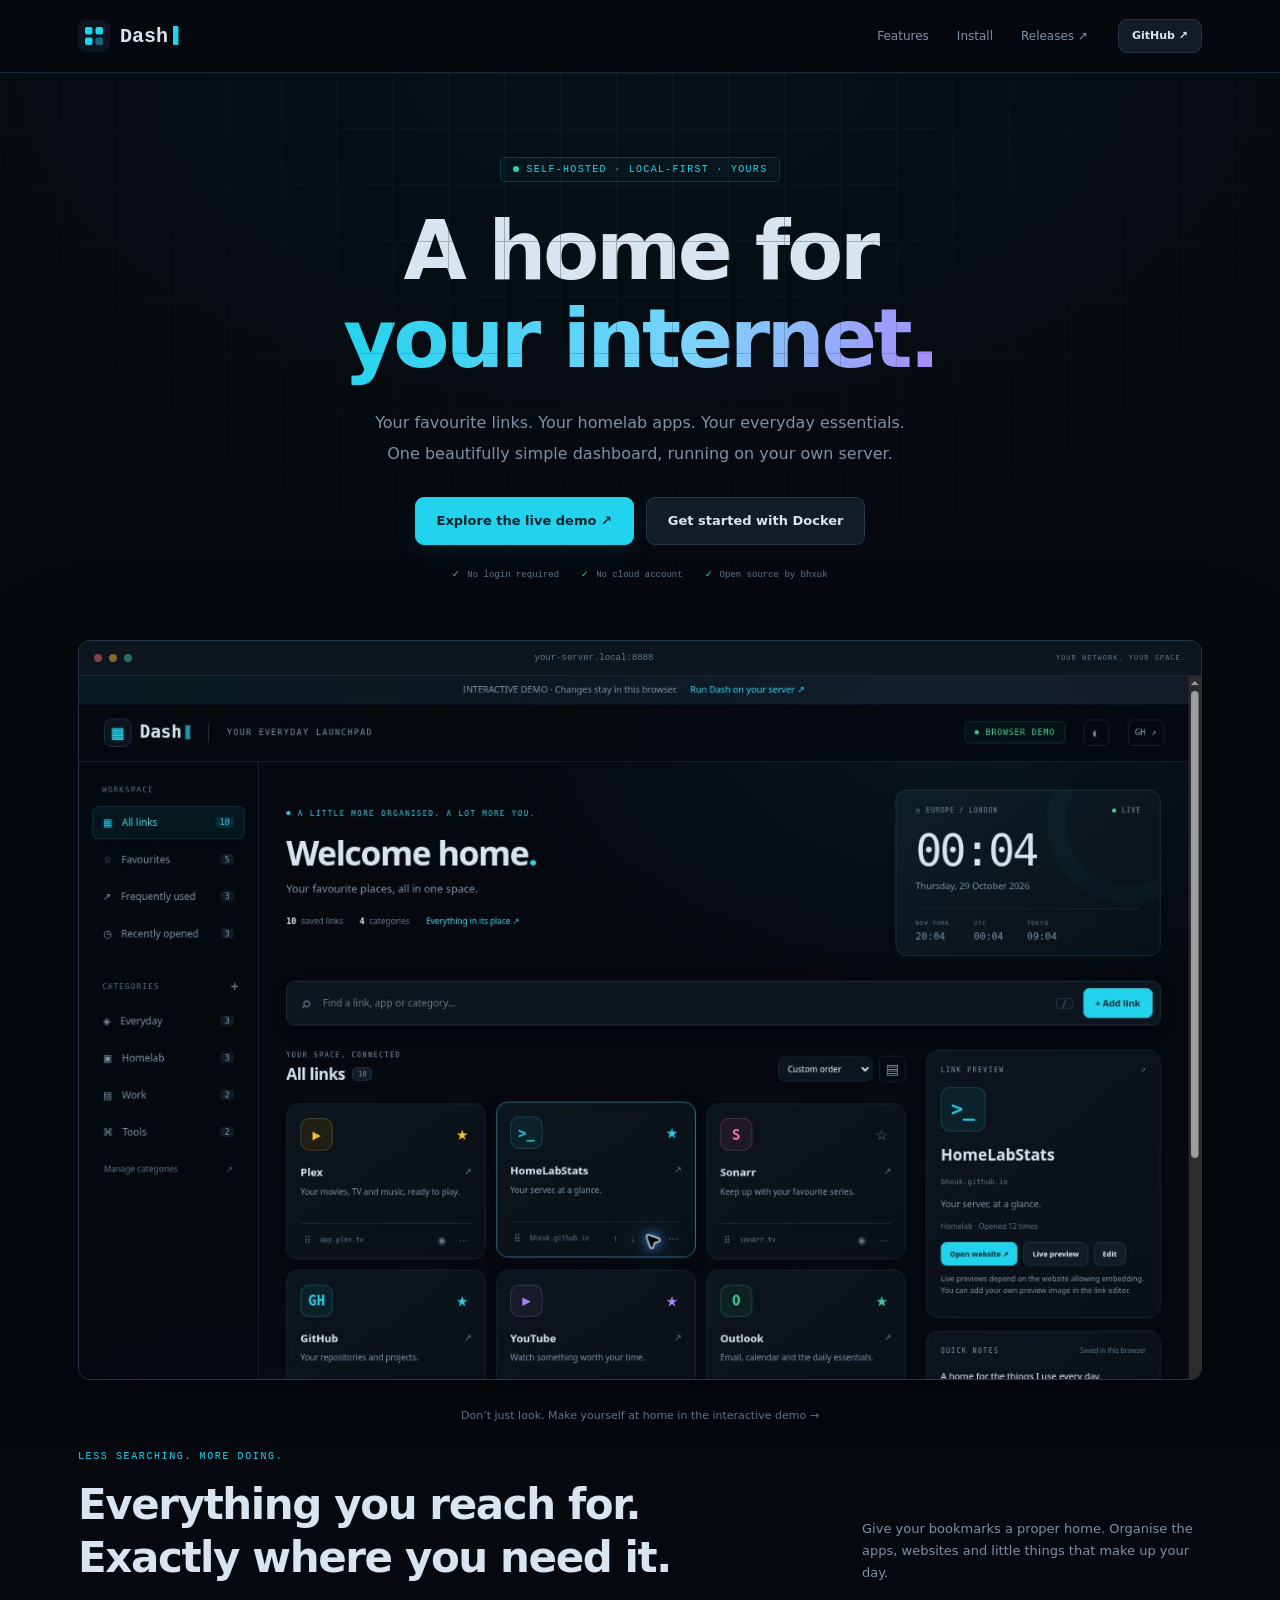
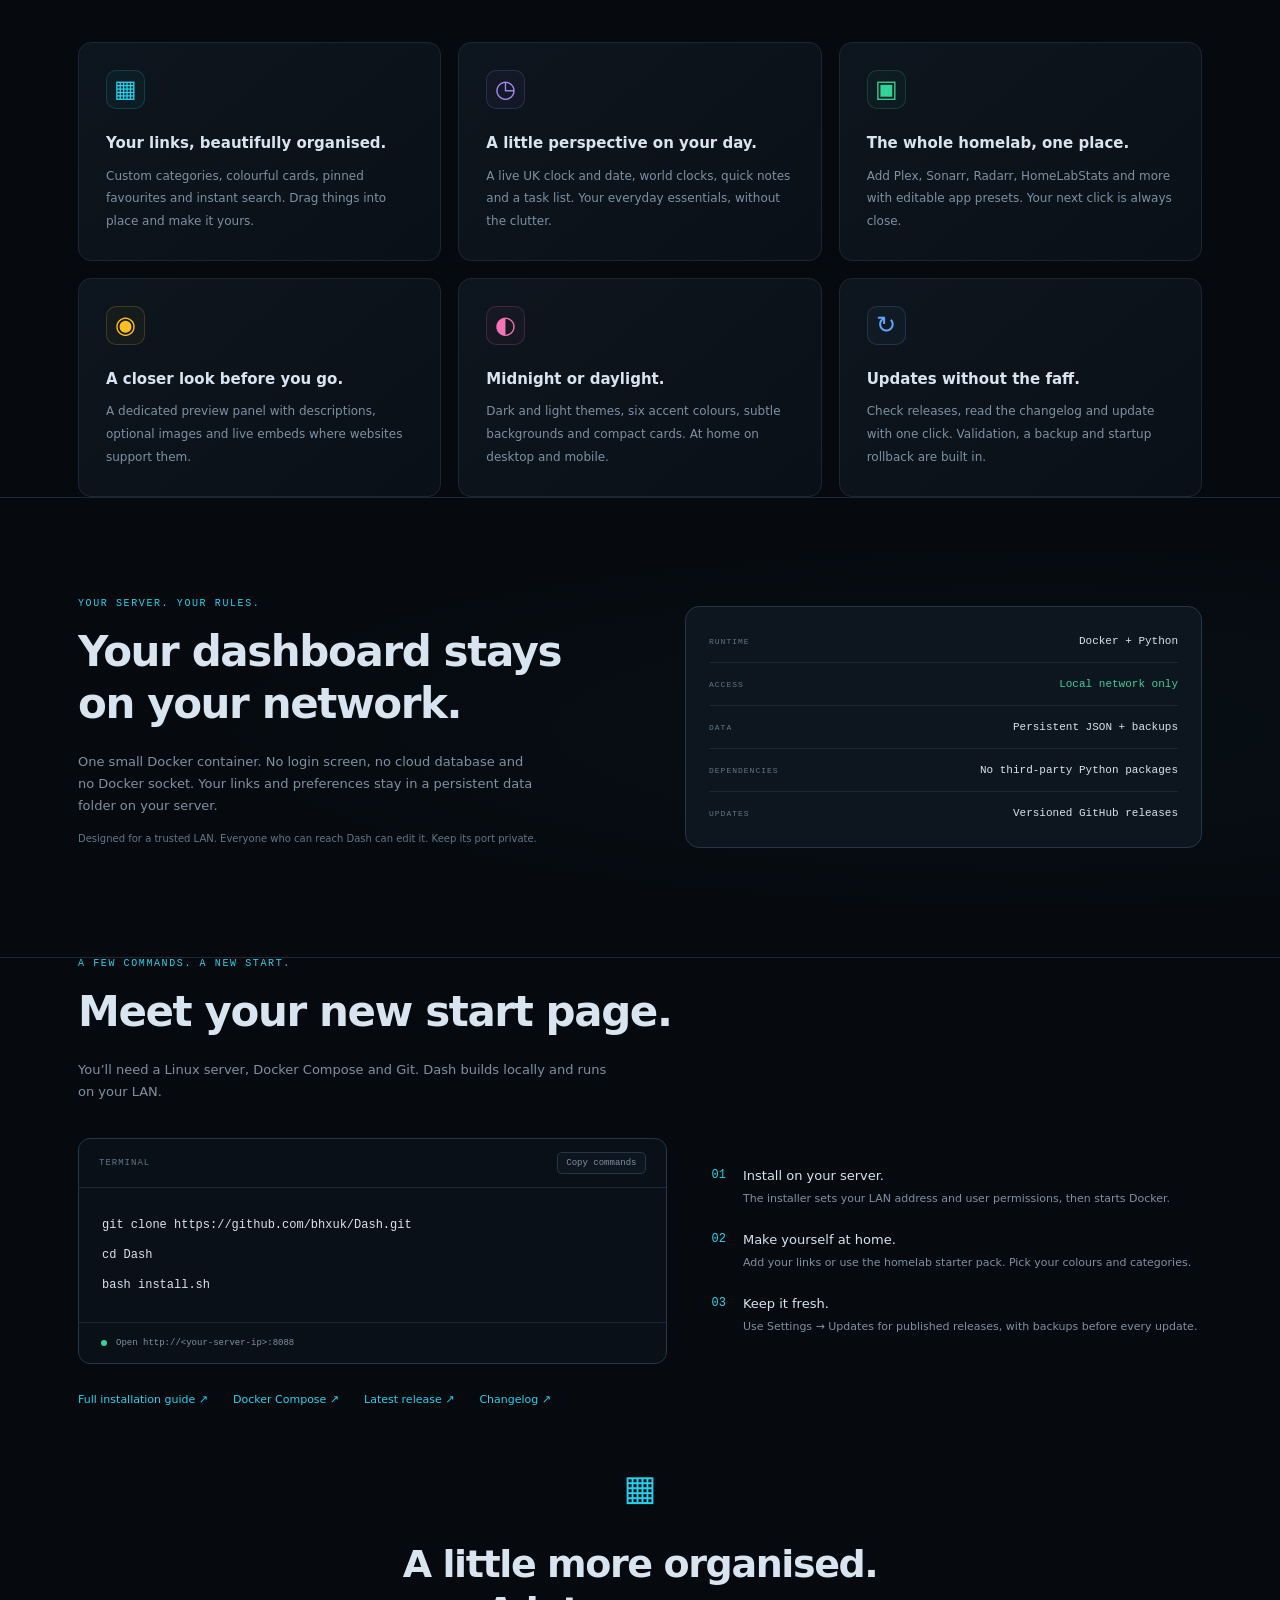
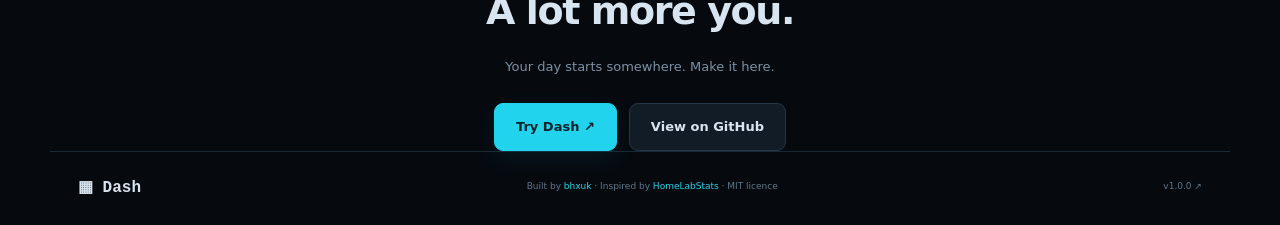
==== docs/index.html @ 70011d91 "Build Dash v1.0.0 with Docker dashboard, release updates and website" ====
<!doctype html><html lang="en"><head><meta charset="utf-8"><meta name="viewport" content="width=device-width,initial-scale=1"><meta name="theme-color" content="#060a0f"><meta name="description" content="Dash by bhxuk: a modern personal dashboard for your local network. Your links, apps, clocks and everyday essentials, running in Docker."><meta property="og:title" content="Dash · Your everyday launchpad"><meta property="og:description" content="Your favourite links, homelab apps and everyday essentials in one modern Docker dashboard."><meta property="og:image" content="https://bhxuk.github.io/Dash/img/dashboard.jpg"><title>Dash · Your everyday launchpad</title><link rel="icon" href="icon.svg"><link rel="stylesheet" href="landing.css"><script defer src="landing.js"></script></head><body>
<nav><div class="wrap nav"><a class="logo" href="#"><img src="icon.svg" width="32" height="32" alt="">Dash<span>▌</span></a><div class="navlinks"><a href="#features">Features</a><a href="#install">Install</a><a href="https://github.com/bhxuk/Dash/releases">Releases ↗</a></div><a class="button small" href="https://github.com/bhxuk/Dash">GitHub ↗</a></div></nav>
<header class="hero"><div class="grid-bg"></div><div class="wrap"><div class="eyebrow"><i></i> SELF-HOSTED · LOCAL-FIRST · YOURS</div><h1>A home for<br><span>your internet.</span></h1><p class="lede">Your favourite links. Your homelab apps. Your everyday essentials.<br>One beautifully simple dashboard, running on your own server.</p><div class="cta"><a class="button primary" href="demo/">Explore the live demo ↗</a><a class="button" href="#install">Get started with Docker</a></div><div class="meta"><span>No login required</span><span>No cloud account</span><span>Open source by bhxuk</span></div><div class="window"><div class="windowbar"><i></i><i></i><i></i><span>your-server.local:8088</span><b>YOUR NETWORK. YOUR SPACE.</b></div><a href="demo/" aria-label="Explore the interactive Dash demo"><img src="img/dashboard.jpg" alt="Dash dashboard with sidebar categories, a UK clock, app shortcuts and a link preview panel" width="1348" height="925"></a></div><a class="under-demo" href="demo/">Don’t just look. Make yourself at home in the interactive demo →</a></div></header>
<main><section class="wrap" id="features"><div class="kicker">LESS SEARCHING. MORE DOING.</div><div class="section-intro"><h2>Everything you reach for.<br>Exactly where you need it.</h2><p>Give your bookmarks a proper home. Organise the apps, websites and little things that make up your day.</p></div><div class="features"><article><span class="feature-icon">▦</span><h3>Your links, beautifully organised.</h3><p>Custom categories, colourful cards, pinned favourites and instant search. Drag things into place and make it yours.</p></article><article><span class="feature-icon violet">◷</span><h3>A little perspective on your day.</h3><p>A live UK clock and date, world clocks, quick notes and a task list. Your everyday essentials, without the clutter.</p></article><article><span class="feature-icon mint">▣</span><h3>The whole homelab, one place.</h3><p>Add Plex, Sonarr, Radarr, HomeLabStats and more with editable app presets. Your next click is always close.</p></article><article><span class="feature-icon amber">◉</span><h3>A closer look before you go.</h3><p>A dedicated preview panel with descriptions, optional images and live embeds where websites support them.</p></article><article><span class="feature-icon pink">◐</span><h3>Midnight or daylight.</h3><p>Dark and light themes, six accent colours, subtle backgrounds and compact cards. At home on desktop and mobile.</p></article><article><span class="feature-icon blue">↻</span><h3>Updates without the faff.</h3><p>Check releases, read the changelog and update with one click. Validation, a backup and startup rollback are built in.</p></article></div></section>
<section class="local-section"><div class="wrap local-grid"><div><div class="kicker">YOUR SERVER. YOUR RULES.</div><h2>Your dashboard stays<br>on your network.</h2><p>One small Docker container. No login screen, no cloud database and no Docker socket. Your links and preferences stay in a persistent data folder on your server.</p><p class="smallprint">Designed for a trusted LAN. Everyone who can reach Dash can edit it. Keep its port private.</p></div><div class="local-card"><div><span>RUNTIME</span><b>Docker + Python</b></div><div><span>ACCESS</span><b class="mint-text">Local network only</b></div><div><span>DATA</span><b>Persistent JSON + backups</b></div><div><span>DEPENDENCIES</span><b>No third-party Python packages</b></div><div><span>UPDATES</span><b>Versioned GitHub releases</b></div></div></div></section>
<section class="wrap" id="install"><div class="kicker">A FEW COMMANDS. A NEW START.</div><h2>Meet your new start page.</h2><p class="section-sub">You’ll need a Linux server, Docker Compose and Git. Dash builds locally and runs on your LAN.</p><div class="install-grid"><div class="terminal"><div class="terminal-head"><span>TERMINAL</span><button id="copyInstall">Copy commands</button></div><pre id="installCommands">git clone https://github.com/bhxuk/Dash.git
cd Dash
bash install.sh</pre><div class="terminal-foot"><i></i> Open http://&lt;your-server-ip&gt;:8088</div></div><div class="install-notes"><div><span>01</span><p><b>Install on your server.</b>The installer sets your LAN address and user permissions, then starts Docker.</p></div><div><span>02</span><p><b>Make yourself at home.</b>Add your links or use the homelab starter pack. Pick your colours and categories.</p></div><div><span>03</span><p><b>Keep it fresh.</b>Use Settings → Updates for published releases, with backups before every update.</p></div></div></div><div class="install-links"><a href="https://github.com/bhxuk/Dash#install">Full installation guide ↗</a><a href="https://github.com/bhxuk/Dash/blob/main/docker-compose.yml">Docker Compose ↗</a><a href="https://github.com/bhxuk/Dash/releases/latest">Latest release ↗</a><a href="CHANGELOG.md">Changelog ↗</a></div></section>
<section class="wrap closing"><span class="logo-mark">▦</span><h2>A little more organised.<br>A lot more you.</h2><p>Your day starts somewhere. Make it here.</p><div class="cta"><a class="button primary" href="demo/">Try Dash ↗</a><a class="button" href="https://github.com/bhxuk/Dash">View on GitHub</a></div></section></main><footer class="wrap"><a class="logo" href="#">▦ Dash</a><span>Built by <a href="https://github.com/bhxuk">bhxuk</a> · Inspired by <a href="https://github.com/bhxuk/HomeLabStats">HomeLabStats</a> · MIT licence</span><a href="https://github.com/bhxuk/Dash/releases">v1.0.0 ↗</a></footer></body></html>
---- docs/landing.css ----
:root{color-scheme:dark;--bg:#060a0f;--panel:#0d151e;--line:#1a2836;--line2:#243647;--text:#d8e4ef;--muted:#7d91a5;--dim:#60778a;--cyan:#22d3ee;--mono:ui-monospace,"Cascadia Code",Consolas,monospace}*{box-sizing:border-box}html{scroll-behavior:smooth;scroll-padding-top:100px}body{margin:0;background:var(--bg);color:var(--text);font:15px/1.7 system-ui,-apple-system,"Segoe UI",sans-serif}a{color:var(--cyan);text-decoration:none}a:focus-visible,button:focus-visible{outline:2px solid var(--cyan);outline-offset:4px}.wrap{max-width:1180px;margin:auto;padding:0 28px}nav{position:sticky;top:0;z-index:5;border-bottom:1px solid var(--line);background:#060a0fe8;backdrop-filter:blur(16px)}.nav{display:flex;align-items:center;height:72px;gap:30px}.logo{display:flex;gap:10px;align-items:center;color:var(--text);font:700 20px var(--mono)}.logo>span{color:var(--cyan);font-size:18px;margin-left:-5px}.navlinks{display:flex;gap:28px;margin-left:auto;font-size:12px}.navlinks a{color:var(--muted)}.button{display:inline-flex;justify-content:center;align-items:center;border:1px solid var(--line2);border-radius:9px;padding:12px 21px;font-weight:600;color:var(--text);font-size:13px;background:#111c27;transition:.2s}.button:hover{border-color:var(--cyan);transform:translateY(-2px)}.button.primary{background:var(--cyan);border-color:var(--cyan);color:#04252c;box-shadow:0 8px 25px #22d3ee12}.button.small{font-size:11px;padding:7px 13px}.hero{position:relative;text-align:center;padding-top:82px;overflow:hidden;background:radial-gradient(ellipse 60% 30% at 50% 0,#22d3ee0a,transparent)}.grid-bg{position:absolute;inset:0;background-image:linear-gradient(var(--line) 1px,transparent 1px),linear-gradient(90deg,var(--line) 1px,transparent 1px);background-size:56px 56px;mask-image:radial-gradient(ellipse 70% 50% at 50% 0,#000 10%,transparent 85%);opacity:.4;pointer-events:none}.eyebrow{position:relative;display:inline-flex;gap:8px;align-items:center;border:1px solid #22d3ee30;color:var(--cyan);background:#22d3ee08;padding:6px 12px;border-radius:5px;font:10px var(--mono);letter-spacing:1.3px}.eyebrow i,.terminal-foot i{background:#34d399;width:6px;height:6px;border-radius:50%}h1{font-size:clamp(48px,6.4vw,82px);line-height:1.08;letter-spacing:-3.5px;font-weight:700;margin:25px 0}h1 span{background:linear-gradient(100deg,#22d3ee,#7dd3fc 60%,#a78bfa);background-clip:text;-webkit-background-clip:text;color:transparent}.lede{position:relative;color:var(--muted);font-size:16px;margin:0 auto 28px;max-width:650px;line-height:1.9}.cta{display:flex;justify-content:center;gap:12px;position:relative;flex-wrap:wrap}.meta{display:flex;justify-content:center;gap:22px;font:9px var(--mono);color:var(--dim);margin-top:24px}.meta span:before{content:'✓';color:#34d399;margin-right:7px}.window{position:relative;margin:60px auto 22px;border:1px solid var(--line2);border-radius:12px;overflow:hidden;box-shadow:0 25px 90px #0008;background:var(--panel);max-height:740px}.windowbar{display:flex;align-items:center;gap:7px;padding:12px 15px;border-bottom:1px solid var(--line);background:var(--panel)}.windowbar i{width:8px;height:8px;background:#f8717180;border-radius:50%}.windowbar i:nth-child(2){background:#fbbf2480}.windowbar i:nth-child(3){background:#34d39980}.windowbar span{font:9px var(--mono);margin:auto;color:var(--dim)}.windowbar b{font:7px var(--mono);letter-spacing:1px;color:var(--dim)}.window img{width:100%;height:auto;display:block}.under-demo{display:inline-block;color:var(--muted);font-size:11px;margin-bottom:25px}.under-demo:hover{color:var(--cyan)}section{padding-top:100px;padding-bottom:100px}.kicker{color:var(--cyan);font:10px var(--mono);letter-spacing:1.6px;margin-bottom:17px}h2{font-size:clamp(28px,3.5vw,42px);font-weight:650;letter-spacing:-1.4px;line-height:1.25;margin:0 0 20px}.section-intro{display:flex;justify-content:space-between;align-items:flex-end;gap:50px;margin-bottom:38px}.section-intro p{max-width:340px;font-size:13px;color:var(--muted);margin:0 0 20px}.features{display:grid;grid-template-columns:repeat(3,1fr);gap:17px}.features article{padding:27px;border:1px solid var(--line);border-radius:13px;background:linear-gradient(140deg,var(--panel),#0a1017)}.feature-icon{display:flex;align-items:center;justify-content:center;width:39px;height:39px;border:1px solid #22d3ee30;background:#22d3ee0a;border-radius:10px;font:24px var(--mono);color:var(--cyan);margin-bottom:23px}.feature-icon.violet{color:#a78bfa;background:#a78bfa0a;border-color:#a78bfa30}.feature-icon.mint{color:#34d399;background:#34d3990a;border-color:#34d39930}.feature-icon.amber{color:#fbbf24;background:#fbbf240a;border-color:#fbbf2430}.feature-icon.pink{color:#f472b6;background:#f472b60a;border-color:#f472b630}.feature-icon.blue{color:#60a5fa;background:#60a5fa0a;border-color:#60a5fa30}.features h3{font-size:15px;font-weight:600;line-height:1.5;margin:0 0 10px}.features p{font-size:12px;color:var(--muted);margin:0;line-height:1.9}.local-section{border-top:1px solid var(--line);border-bottom:1px solid var(--line);background:radial-gradient(ellipse at 80% 50%,#22d3ee06,transparent 60%)}.local-grid{display:grid;grid-template-columns:1fr 1fr;gap:90px;align-items:center}.local-grid p{font-size:13px;color:var(--muted);max-width:460px}.local-grid .smallprint{font-size:10px;color:var(--dim)}.local-card{background:var(--panel);border:1px solid var(--line2);border-radius:14px;padding:13px 23px}.local-card>div{padding:15px 0;border-bottom:1px solid var(--line);display:flex;justify-content:space-between;gap:20px;align-items:center}.local-card>div:last-child{border:0}.local-card span{font:8px var(--mono);color:var(--dim);letter-spacing:1px}.local-card b{font:11px var(--mono);font-weight:400}.mint-text{color:#34d399}.section-sub{color:var(--muted);font-size:13px;max-width:540px;margin:0 0 35px}.install-grid{display:grid;grid-template-columns:1.2fr 1fr;gap:45px;align-items:center}.terminal{background:#0a1017;border:1px solid var(--line2);border-radius:12px;overflow:hidden}.terminal-head{border-bottom:1px solid var(--line);padding:13px 20px;display:flex;justify-content:space-between;align-items:center;font:9px var(--mono);color:var(--dim);letter-spacing:1px}.terminal-head button{color:var(--muted);background:var(--panel);border:1px solid var(--line2);padding:5px 8px;border-radius:5px;font:9px var(--mono);cursor:pointer}.terminal pre{font:12px/2.5 var(--mono);color:var(--text);padding:10px 23px;overflow:auto}.terminal-foot{display:flex;align-items:center;gap:9px;border-top:1px solid var(--line);padding:15px 22px;font:9px var(--mono);color:var(--muted)}.install-notes>div{display:flex;gap:17px;margin:20px 0}.install-notes>div>span{font:12px var(--mono);color:var(--cyan);margin-top:3px}.install-notes p{color:var(--muted);font-size:11px;margin:0}.install-notes b{display:block;font-size:13px;color:var(--text);font-weight:500;margin-bottom:3px}.install-links{display:flex;flex-wrap:wrap;gap:25px;font-size:11px;margin-top:27px}.closing{padding-top:50px;text-align:center}.closing h2{font-size:38px;margin-top:22px}.closing p{color:var(--muted);font-size:13px;margin-bottom:25px}.logo-mark{font-size:35px;color:var(--cyan)}footer.wrap{border-top:1px solid var(--line);display:flex;align-items:center;justify-content:space-between;gap:20px;padding-top:25px;padding-bottom:30px}footer .logo{font-size:16px}footer span,footer>a:last-child{font-size:9px;color:var(--dim)}@media(max-width:800px){.hero{padding-top:55px}h1{letter-spacing:-2px}.windowbar b{display:none}.features{grid-template-columns:repeat(2,1fr)}.local-grid{gap:30px}.section-intro{display:block}.section-intro p{max-width:500px}.install-grid{gap:25px}.terminal pre{font-size:10px}.local-card{padding:10px 16px}.local-card b{font-size:9px}.local-card span{font-size:7px}section{padding-top:65px;padding-bottom:65px}.meta{font-size:8px;gap:14px}.lede{font-size:14px}.navlinks{gap:14px}}@media(max-width:550px){.wrap{padding-left:20px;padding-right:20px}.nav{gap:15px;height:65px}.navlinks{display:none}.nav>.button{margin-left:auto}.hero{padding-top:45px}.eyebrow{font-size:8px}.lede br{display:none}.lede{font-size:13px}.button{font-size:11px;padding:11px 14px}.meta{gap:10px;flex-wrap:wrap;font-size:7px}.window{margin-top:35px;max-height:450px}.window img{min-width:650px;width:650px;transform:translateX(-125px)}.windowbar span{font-size:8px}.under-demo{font-size:9px}.features,.local-grid,.install-grid{grid-template-columns:1fr}.features{gap:12px}.features article{padding:23px}.feature-icon{margin-bottom:15px}.local-grid{gap:24px}.local-card b{font-size:11px}.local-card span{font-size:8px}.terminal pre{font-size:10px;padding-left:15px}.install-grid{gap:10px}.install-links{gap:15px;font-size:10px}.closing h2{font-size:30px}footer.wrap{flex-wrap:wrap;gap:15px}footer span{order:3;width:100%;font-size:8px}}@media(prefers-reduced-motion:reduce){*{scroll-behavior:auto!important;transition:none!important}}
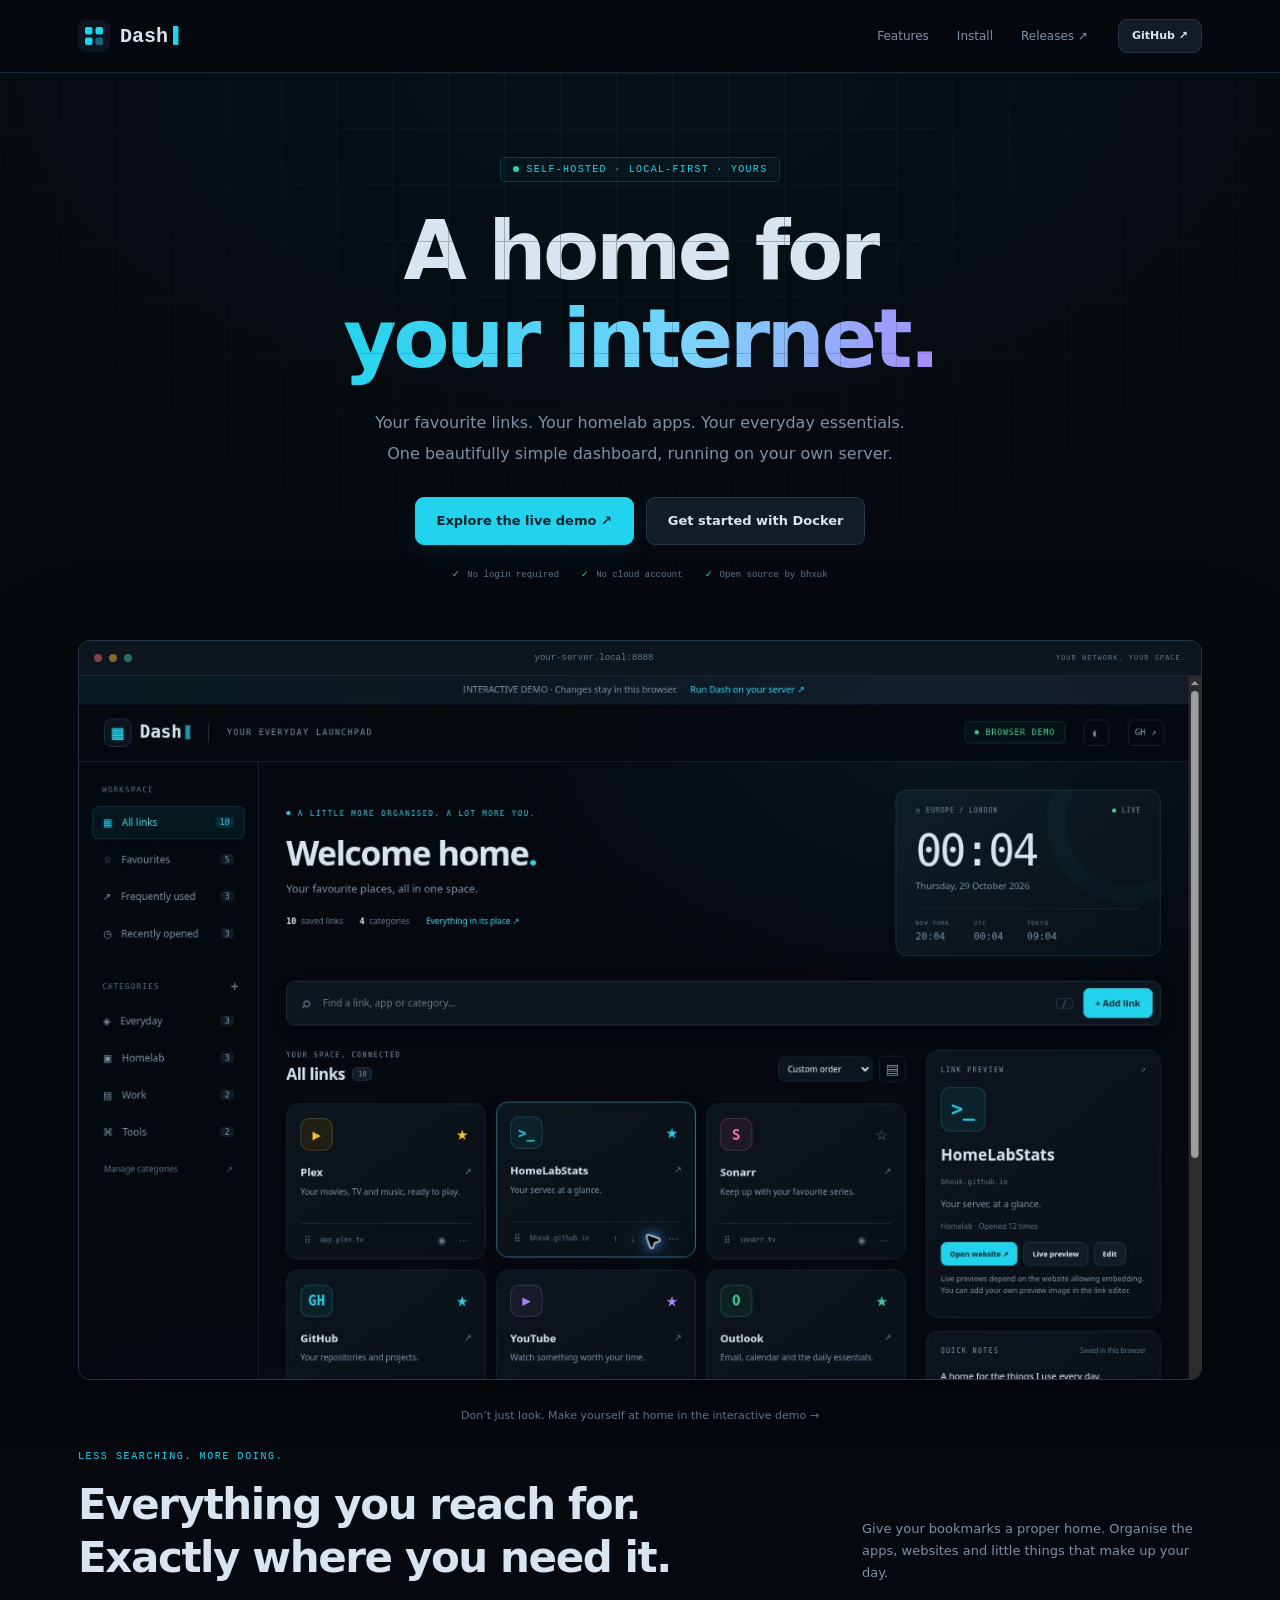
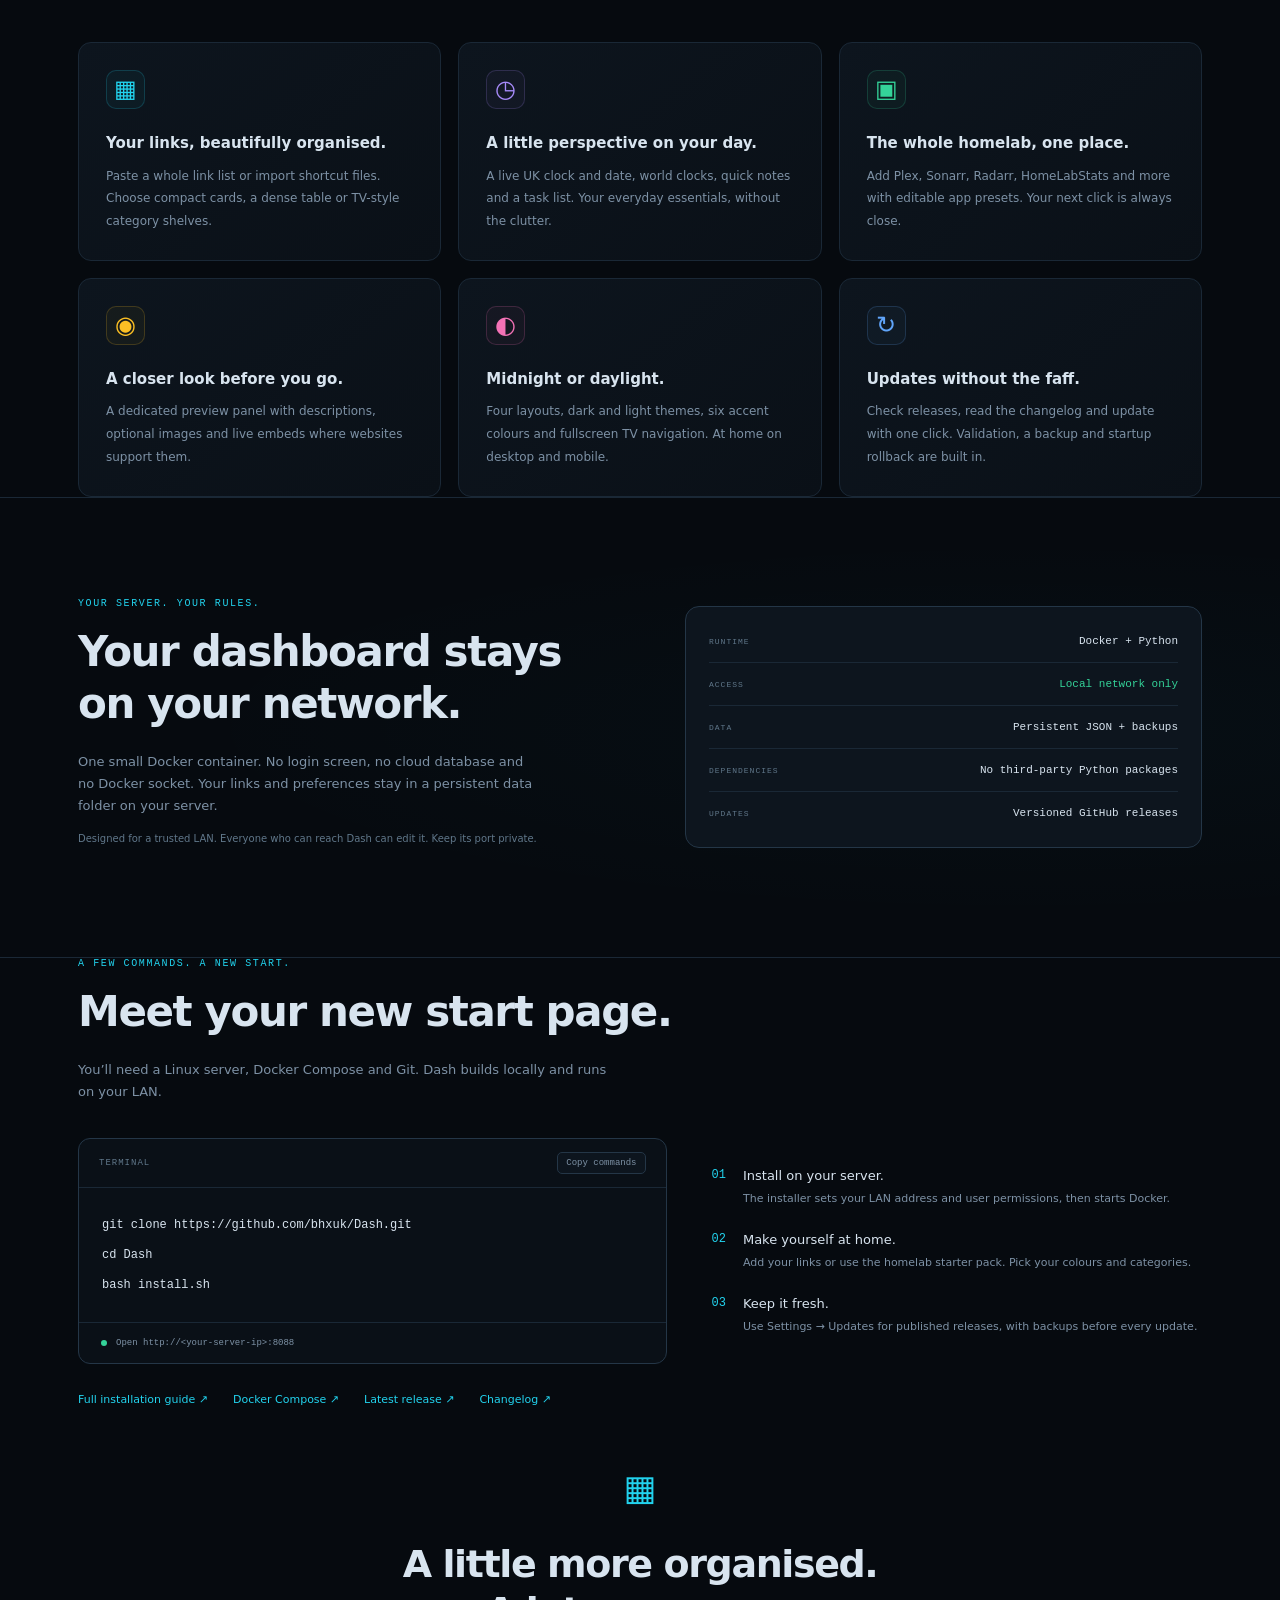
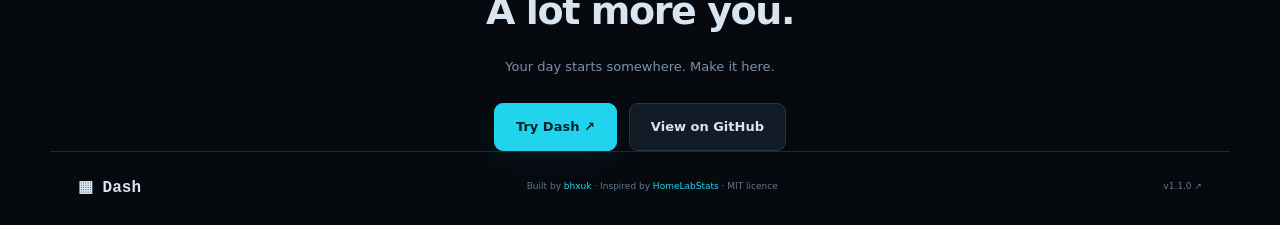
==== commit 016ee371: "Release Dash v1.1.0: bulk link imports, compact table and TV layouts" ====
--- a/docs/index.html
+++ b/docs/index.html
@@ -1,9 +1,9 @@
 <!doctype html><html lang="en"><head><meta charset="utf-8"><meta name="viewport" content="width=device-width,initial-scale=1"><meta name="theme-color" content="#060a0f"><meta name="description" content="Dash by bhxuk: a modern personal dashboard for your local network. Your links, apps, clocks and everyday essentials, running in Docker."><meta property="og:title" content="Dash · Your everyday launchpad"><meta property="og:description" content="Your favourite links, homelab apps and everyday essentials in one modern Docker dashboard."><meta property="og:image" content="https://bhxuk.github.io/Dash/img/dashboard.jpg"><title>Dash · Your everyday launchpad</title><link rel="icon" href="icon.svg"><link rel="stylesheet" href="landing.css"><script defer src="landing.js"></script></head><body>
 <nav><div class="wrap nav"><a class="logo" href="#"><img src="icon.svg" width="32" height="32" alt="">Dash<span>▌</span></a><div class="navlinks"><a href="#features">Features</a><a href="#install">Install</a><a href="https://github.com/bhxuk/Dash/releases">Releases ↗</a></div><a class="button small" href="https://github.com/bhxuk/Dash">GitHub ↗</a></div></nav>
 <header class="hero"><div class="grid-bg"></div><div class="wrap"><div class="eyebrow"><i></i> SELF-HOSTED · LOCAL-FIRST · YOURS</div><h1>A home for<br><span>your internet.</span></h1><p class="lede">Your favourite links. Your homelab apps. Your everyday essentials.<br>One beautifully simple dashboard, running on your own server.</p><div class="cta"><a class="button primary" href="demo/">Explore the live demo ↗</a><a class="button" href="#install">Get started with Docker</a></div><div class="meta"><span>No login required</span><span>No cloud account</span><span>Open source by bhxuk</span></div><div class="window"><div class="windowbar"><i></i><i></i><i></i><span>your-server.local:8088</span><b>YOUR NETWORK. YOUR SPACE.</b></div><a href="demo/" aria-label="Explore the interactive Dash demo"><img src="img/dashboard.jpg" alt="Dash dashboard with sidebar categories, a UK clock, app shortcuts and a link preview panel" width="1348" height="925"></a></div><a class="under-demo" href="demo/">Don’t just look. Make yourself at home in the interactive demo →</a></div></header>
-<main><section class="wrap" id="features"><div class="kicker">LESS SEARCHING. MORE DOING.</div><div class="section-intro"><h2>Everything you reach for.<br>Exactly where you need it.</h2><p>Give your bookmarks a proper home. Organise the apps, websites and little things that make up your day.</p></div><div class="features"><article><span class="feature-icon">▦</span><h3>Your links, beautifully organised.</h3><p>Custom categories, colourful cards, pinned favourites and instant search. Drag things into place and make it yours.</p></article><article><span class="feature-icon violet">◷</span><h3>A little perspective on your day.</h3><p>A live UK clock and date, world clocks, quick notes and a task list. Your everyday essentials, without the clutter.</p></article><article><span class="feature-icon mint">▣</span><h3>The whole homelab, one place.</h3><p>Add Plex, Sonarr, Radarr, HomeLabStats and more with editable app presets. Your next click is always close.</p></article><article><span class="feature-icon amber">◉</span><h3>A closer look before you go.</h3><p>A dedicated preview panel with descriptions, optional images and live embeds where websites support them.</p></article><article><span class="feature-icon pink">◐</span><h3>Midnight or daylight.</h3><p>Dark and light themes, six accent colours, subtle backgrounds and compact cards. At home on desktop and mobile.</p></article><article><span class="feature-icon blue">↻</span><h3>Updates without the faff.</h3><p>Check releases, read the changelog and update with one click. Validation, a backup and startup rollback are built in.</p></article></div></section>
+<main><section class="wrap" id="features"><div class="kicker">LESS SEARCHING. MORE DOING.</div><div class="section-intro"><h2>Everything you reach for.<br>Exactly where you need it.</h2><p>Give your bookmarks a proper home. Organise the apps, websites and little things that make up your day.</p></div><div class="features"><article><span class="feature-icon">▦</span><h3>Your links, beautifully organised.</h3><p>Paste a whole link list or import shortcut files. Choose compact cards, a dense table or TV-style category shelves.</p></article><article><span class="feature-icon violet">◷</span><h3>A little perspective on your day.</h3><p>A live UK clock and date, world clocks, quick notes and a task list. Your everyday essentials, without the clutter.</p></article><article><span class="feature-icon mint">▣</span><h3>The whole homelab, one place.</h3><p>Add Plex, Sonarr, Radarr, HomeLabStats and more with editable app presets. Your next click is always close.</p></article><article><span class="feature-icon amber">◉</span><h3>A closer look before you go.</h3><p>A dedicated preview panel with descriptions, optional images and live embeds where websites support them.</p></article><article><span class="feature-icon pink">◐</span><h3>Midnight or daylight.</h3><p>Four layouts, dark and light themes, six accent colours and fullscreen TV navigation. At home on desktop and mobile.</p></article><article><span class="feature-icon blue">↻</span><h3>Updates without the faff.</h3><p>Check releases, read the changelog and update with one click. Validation, a backup and startup rollback are built in.</p></article></div></section>
 <section class="local-section"><div class="wrap local-grid"><div><div class="kicker">YOUR SERVER. YOUR RULES.</div><h2>Your dashboard stays<br>on your network.</h2><p>One small Docker container. No login screen, no cloud database and no Docker socket. Your links and preferences stay in a persistent data folder on your server.</p><p class="smallprint">Designed for a trusted LAN. Everyone who can reach Dash can edit it. Keep its port private.</p></div><div class="local-card"><div><span>RUNTIME</span><b>Docker + Python</b></div><div><span>ACCESS</span><b class="mint-text">Local network only</b></div><div><span>DATA</span><b>Persistent JSON + backups</b></div><div><span>DEPENDENCIES</span><b>No third-party Python packages</b></div><div><span>UPDATES</span><b>Versioned GitHub releases</b></div></div></div></section>
 <section class="wrap" id="install"><div class="kicker">A FEW COMMANDS. A NEW START.</div><h2>Meet your new start page.</h2><p class="section-sub">You’ll need a Linux server, Docker Compose and Git. Dash builds locally and runs on your LAN.</p><div class="install-grid"><div class="terminal"><div class="terminal-head"><span>TERMINAL</span><button id="copyInstall">Copy commands</button></div><pre id="installCommands">git clone https://github.com/bhxuk/Dash.git
 cd Dash
 bash install.sh</pre><div class="terminal-foot"><i></i> Open http://&lt;your-server-ip&gt;:8088</div></div><div class="install-notes"><div><span>01</span><p><b>Install on your server.</b>The installer sets your LAN address and user permissions, then starts Docker.</p></div><div><span>02</span><p><b>Make yourself at home.</b>Add your links or use the homelab starter pack. Pick your colours and categories.</p></div><div><span>03</span><p><b>Keep it fresh.</b>Use Settings → Updates for published releases, with backups before every update.</p></div></div></div><div class="install-links"><a href="https://github.com/bhxuk/Dash#install">Full installation guide ↗</a><a href="https://github.com/bhxuk/Dash/blob/main/docker-compose.yml">Docker Compose ↗</a><a href="https://github.com/bhxuk/Dash/releases/latest">Latest release ↗</a><a href="CHANGELOG.md">Changelog ↗</a></div></section>
-<section class="wrap closing"><span class="logo-mark">▦</span><h2>A little more organised.<br>A lot more you.</h2><p>Your day starts somewhere. Make it here.</p><div class="cta"><a class="button primary" href="demo/">Try Dash ↗</a><a class="button" href="https://github.com/bhxuk/Dash">View on GitHub</a></div></section></main><footer class="wrap"><a class="logo" href="#">▦ Dash</a><span>Built by <a href="https://github.com/bhxuk">bhxuk</a> · Inspired by <a href="https://github.com/bhxuk/HomeLabStats">HomeLabStats</a> · MIT licence</span><a href="https://github.com/bhxuk/Dash/releases">v1.0.0 ↗</a></footer></body></html>
+<section class="wrap closing"><span class="logo-mark">▦</span><h2>A little more organised.<br>A lot more you.</h2><p>Your day starts somewhere. Make it here.</p><div class="cta"><a class="button primary" href="demo/">Try Dash ↗</a><a class="button" href="https://github.com/bhxuk/Dash">View on GitHub</a></div></section></main><footer class="wrap"><a class="logo" href="#">▦ Dash</a><span>Built by <a href="https://github.com/bhxuk">bhxuk</a> · Inspired by <a href="https://github.com/bhxuk/HomeLabStats">HomeLabStats</a> · MIT licence</span><a href="https://github.com/bhxuk/Dash/releases">v1.1.0 ↗</a></footer></body></html>
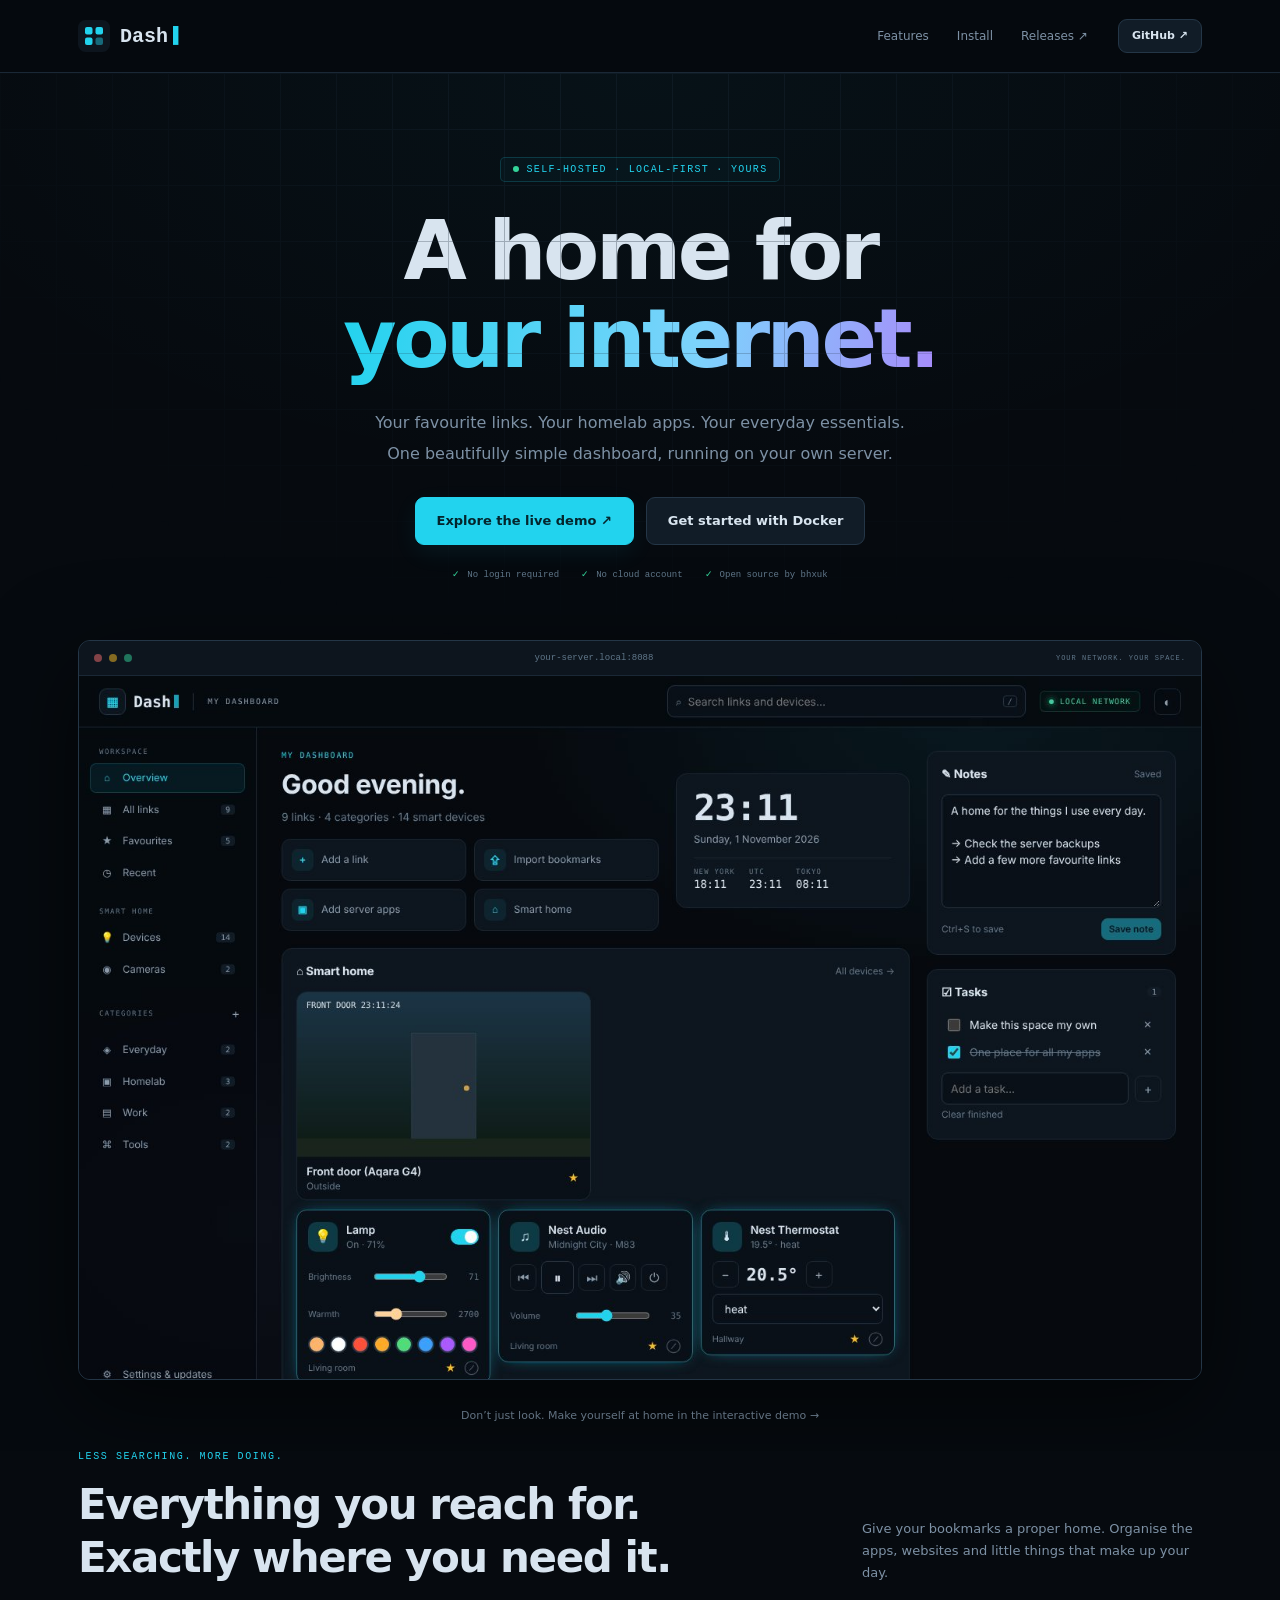
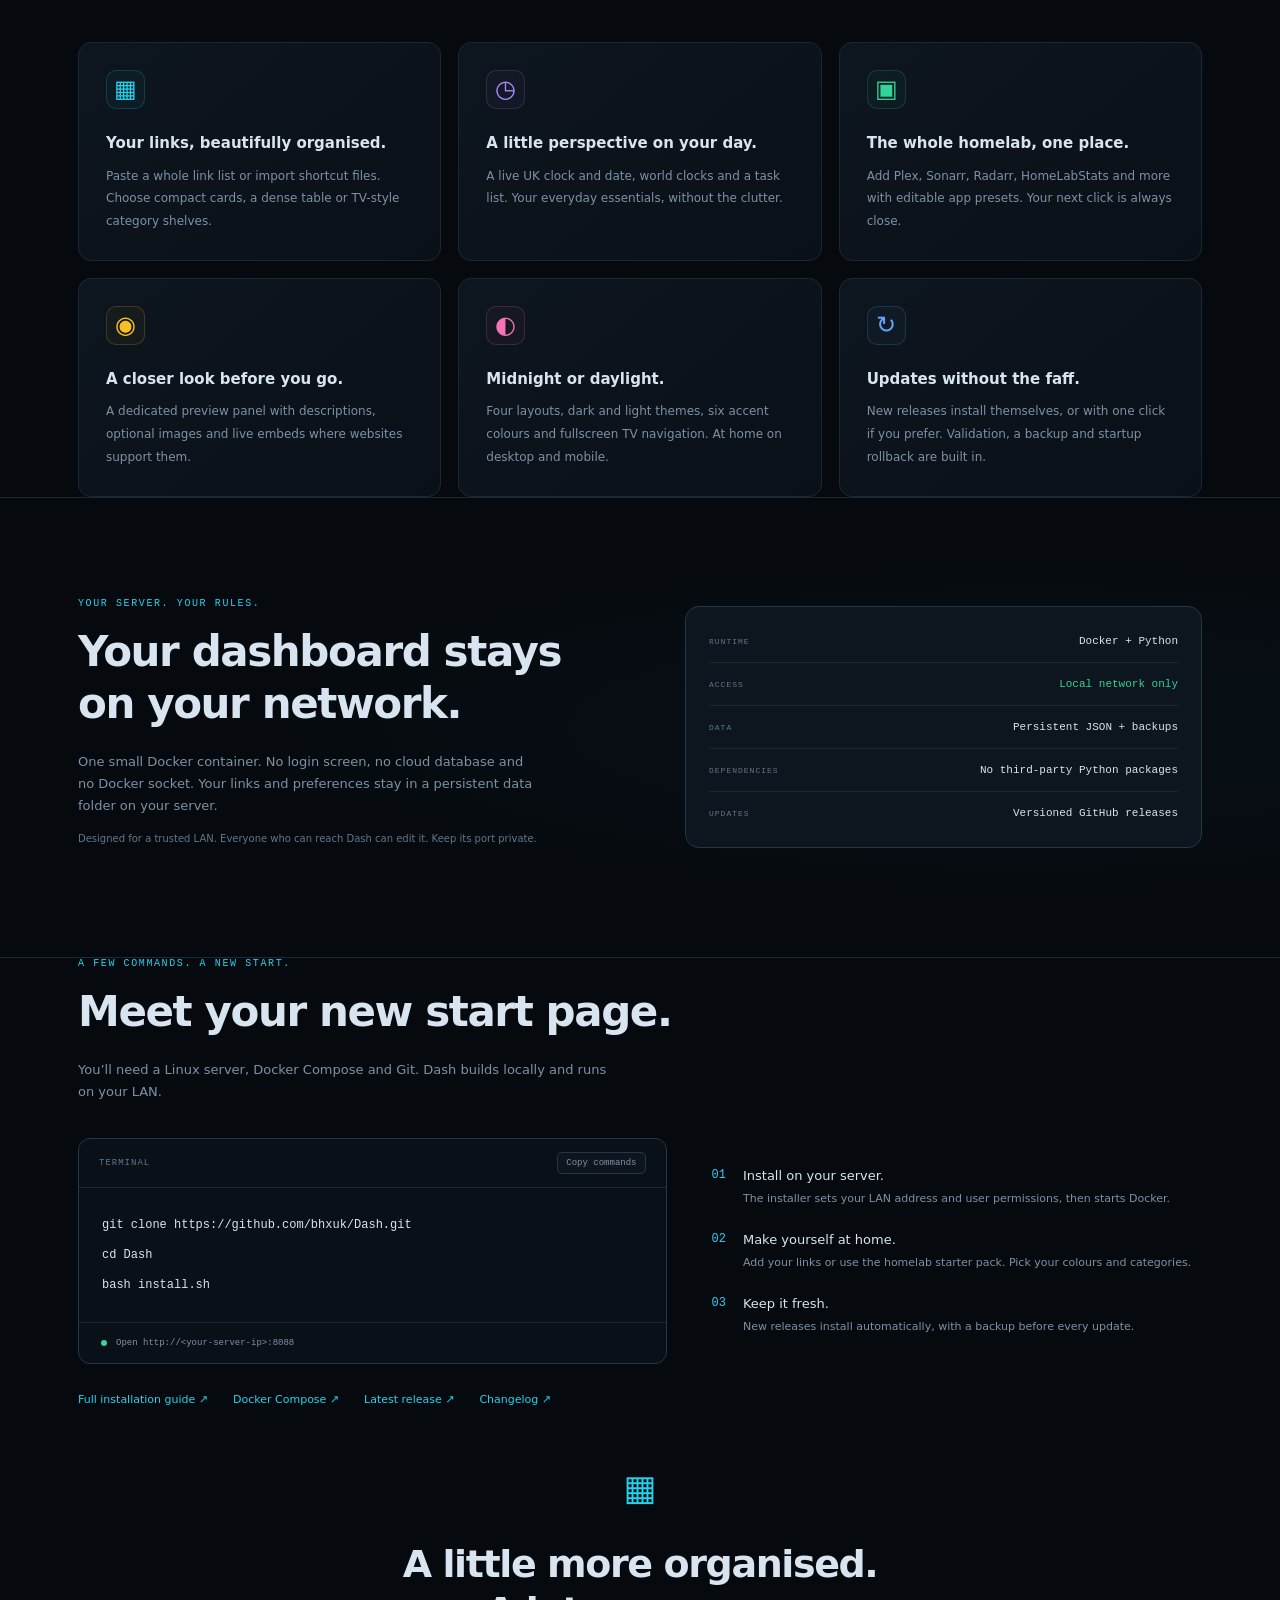
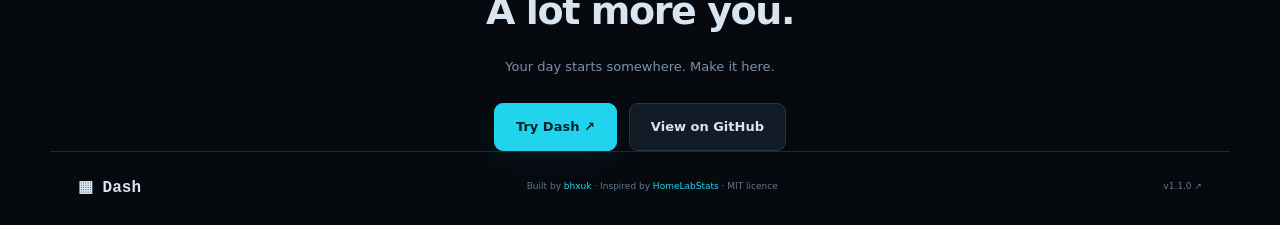
==== commit 5966579e: "Release Dash v2.1.0: automatic updates, remove notes panel - Check GitHub hourly and install newer r" ====
--- a/docs/index.html
+++ b/docs/index.html
@@ -1,9 +1,9 @@
 <!doctype html><html lang="en"><head><meta charset="utf-8"><meta name="viewport" content="width=device-width,initial-scale=1"><meta name="theme-color" content="#060a0f"><meta name="description" content="Dash by bhxuk: a modern personal dashboard for your local network. Your links, apps, clocks and everyday essentials, running in Docker."><meta property="og:title" content="Dash · Your everyday launchpad"><meta property="og:description" content="Your favourite links, homelab apps and everyday essentials in one modern Docker dashboard."><meta property="og:image" content="https://bhxuk.github.io/Dash/img/dashboard.jpg"><title>Dash · Your everyday launchpad</title><link rel="icon" href="icon.svg"><link rel="stylesheet" href="landing.css"><script defer src="landing.js"></script></head><body>
 <nav><div class="wrap nav"><a class="logo" href="#"><img src="icon.svg" width="32" height="32" alt="">Dash<span>▌</span></a><div class="navlinks"><a href="#features">Features</a><a href="#install">Install</a><a href="https://github.com/bhxuk/Dash/releases">Releases ↗</a></div><a class="button small" href="https://github.com/bhxuk/Dash">GitHub ↗</a></div></nav>
 <header class="hero"><div class="grid-bg"></div><div class="wrap"><div class="eyebrow"><i></i> SELF-HOSTED · LOCAL-FIRST · YOURS</div><h1>A home for<br><span>your internet.</span></h1><p class="lede">Your favourite links. Your homelab apps. Your everyday essentials.<br>One beautifully simple dashboard, running on your own server.</p><div class="cta"><a class="button primary" href="demo/">Explore the live demo ↗</a><a class="button" href="#install">Get started with Docker</a></div><div class="meta"><span>No login required</span><span>No cloud account</span><span>Open source by bhxuk</span></div><div class="window"><div class="windowbar"><i></i><i></i><i></i><span>your-server.local:8088</span><b>YOUR NETWORK. YOUR SPACE.</b></div><a href="demo/" aria-label="Explore the interactive Dash demo"><img src="img/dashboard.jpg" alt="Dash dashboard with sidebar categories, a UK clock, app shortcuts and a link preview panel" width="1348" height="925"></a></div><a class="under-demo" href="demo/">Don’t just look. Make yourself at home in the interactive demo →</a></div></header>
-<main><section class="wrap" id="features"><div class="kicker">LESS SEARCHING. MORE DOING.</div><div class="section-intro"><h2>Everything you reach for.<br>Exactly where you need it.</h2><p>Give your bookmarks a proper home. Organise the apps, websites and little things that make up your day.</p></div><div class="features"><article><span class="feature-icon">▦</span><h3>Your links, beautifully organised.</h3><p>Paste a whole link list or import shortcut files. Choose compact cards, a dense table or TV-style category shelves.</p></article><article><span class="feature-icon violet">◷</span><h3>A little perspective on your day.</h3><p>A live UK clock and date, world clocks, quick notes and a task list. Your everyday essentials, without the clutter.</p></article><article><span class="feature-icon mint">▣</span><h3>The whole homelab, one place.</h3><p>Add Plex, Sonarr, Radarr, HomeLabStats and more with editable app presets. Your next click is always close.</p></article><article><span class="feature-icon amber">◉</span><h3>A closer look before you go.</h3><p>A dedicated preview panel with descriptions, optional images and live embeds where websites support them.</p></article><article><span class="feature-icon pink">◐</span><h3>Midnight or daylight.</h3><p>Four layouts, dark and light themes, six accent colours and fullscreen TV navigation. At home on desktop and mobile.</p></article><article><span class="feature-icon blue">↻</span><h3>Updates without the faff.</h3><p>Check releases, read the changelog and update with one click. Validation, a backup and startup rollback are built in.</p></article></div></section>
+<main><section class="wrap" id="features"><div class="kicker">LESS SEARCHING. MORE DOING.</div><div class="section-intro"><h2>Everything you reach for.<br>Exactly where you need it.</h2><p>Give your bookmarks a proper home. Organise the apps, websites and little things that make up your day.</p></div><div class="features"><article><span class="feature-icon">▦</span><h3>Your links, beautifully organised.</h3><p>Paste a whole link list or import shortcut files. Choose compact cards, a dense table or TV-style category shelves.</p></article><article><span class="feature-icon violet">◷</span><h3>A little perspective on your day.</h3><p>A live UK clock and date, world clocks and a task list. Your everyday essentials, without the clutter.</p></article><article><span class="feature-icon mint">▣</span><h3>The whole homelab, one place.</h3><p>Add Plex, Sonarr, Radarr, HomeLabStats and more with editable app presets. Your next click is always close.</p></article><article><span class="feature-icon amber">◉</span><h3>A closer look before you go.</h3><p>A dedicated preview panel with descriptions, optional images and live embeds where websites support them.</p></article><article><span class="feature-icon pink">◐</span><h3>Midnight or daylight.</h3><p>Four layouts, dark and light themes, six accent colours and fullscreen TV navigation. At home on desktop and mobile.</p></article><article><span class="feature-icon blue">↻</span><h3>Updates without the faff.</h3><p>New releases install themselves, or with one click if you prefer. Validation, a backup and startup rollback are built in.</p></article></div></section>
 <section class="local-section"><div class="wrap local-grid"><div><div class="kicker">YOUR SERVER. YOUR RULES.</div><h2>Your dashboard stays<br>on your network.</h2><p>One small Docker container. No login screen, no cloud database and no Docker socket. Your links and preferences stay in a persistent data folder on your server.</p><p class="smallprint">Designed for a trusted LAN. Everyone who can reach Dash can edit it. Keep its port private.</p></div><div class="local-card"><div><span>RUNTIME</span><b>Docker + Python</b></div><div><span>ACCESS</span><b class="mint-text">Local network only</b></div><div><span>DATA</span><b>Persistent JSON + backups</b></div><div><span>DEPENDENCIES</span><b>No third-party Python packages</b></div><div><span>UPDATES</span><b>Versioned GitHub releases</b></div></div></div></section>
 <section class="wrap" id="install"><div class="kicker">A FEW COMMANDS. A NEW START.</div><h2>Meet your new start page.</h2><p class="section-sub">You’ll need a Linux server, Docker Compose and Git. Dash builds locally and runs on your LAN.</p><div class="install-grid"><div class="terminal"><div class="terminal-head"><span>TERMINAL</span><button id="copyInstall">Copy commands</button></div><pre id="installCommands">git clone https://github.com/bhxuk/Dash.git
 cd Dash
-bash install.sh</pre><div class="terminal-foot"><i></i> Open http://&lt;your-server-ip&gt;:8088</div></div><div class="install-notes"><div><span>01</span><p><b>Install on your server.</b>The installer sets your LAN address and user permissions, then starts Docker.</p></div><div><span>02</span><p><b>Make yourself at home.</b>Add your links or use the homelab starter pack. Pick your colours and categories.</p></div><div><span>03</span><p><b>Keep it fresh.</b>Use Settings → Updates for published releases, with backups before every update.</p></div></div></div><div class="install-links"><a href="https://github.com/bhxuk/Dash#install">Full installation guide ↗</a><a href="https://github.com/bhxuk/Dash/blob/main/docker-compose.yml">Docker Compose ↗</a><a href="https://github.com/bhxuk/Dash/releases/latest">Latest release ↗</a><a href="CHANGELOG.md">Changelog ↗</a></div></section>
+bash install.sh</pre><div class="terminal-foot"><i></i> Open http://&lt;your-server-ip&gt;:8088</div></div><div class="install-notes"><div><span>01</span><p><b>Install on your server.</b>The installer sets your LAN address and user permissions, then starts Docker.</p></div><div><span>02</span><p><b>Make yourself at home.</b>Add your links or use the homelab starter pack. Pick your colours and categories.</p></div><div><span>03</span><p><b>Keep it fresh.</b>New releases install automatically, with a backup before every update.</p></div></div></div><div class="install-links"><a href="https://github.com/bhxuk/Dash#install">Full installation guide ↗</a><a href="https://github.com/bhxuk/Dash/blob/main/docker-compose.yml">Docker Compose ↗</a><a href="https://github.com/bhxuk/Dash/releases/latest">Latest release ↗</a><a href="CHANGELOG.md">Changelog ↗</a></div></section>
 <section class="wrap closing"><span class="logo-mark">▦</span><h2>A little more organised.<br>A lot more you.</h2><p>Your day starts somewhere. Make it here.</p><div class="cta"><a class="button primary" href="demo/">Try Dash ↗</a><a class="button" href="https://github.com/bhxuk/Dash">View on GitHub</a></div></section></main><footer class="wrap"><a class="logo" href="#">▦ Dash</a><span>Built by <a href="https://github.com/bhxuk">bhxuk</a> · Inspired by <a href="https://github.com/bhxuk/HomeLabStats">HomeLabStats</a> · MIT licence</span><a href="https://github.com/bhxuk/Dash/releases">v1.1.0 ↗</a></footer></body></html>
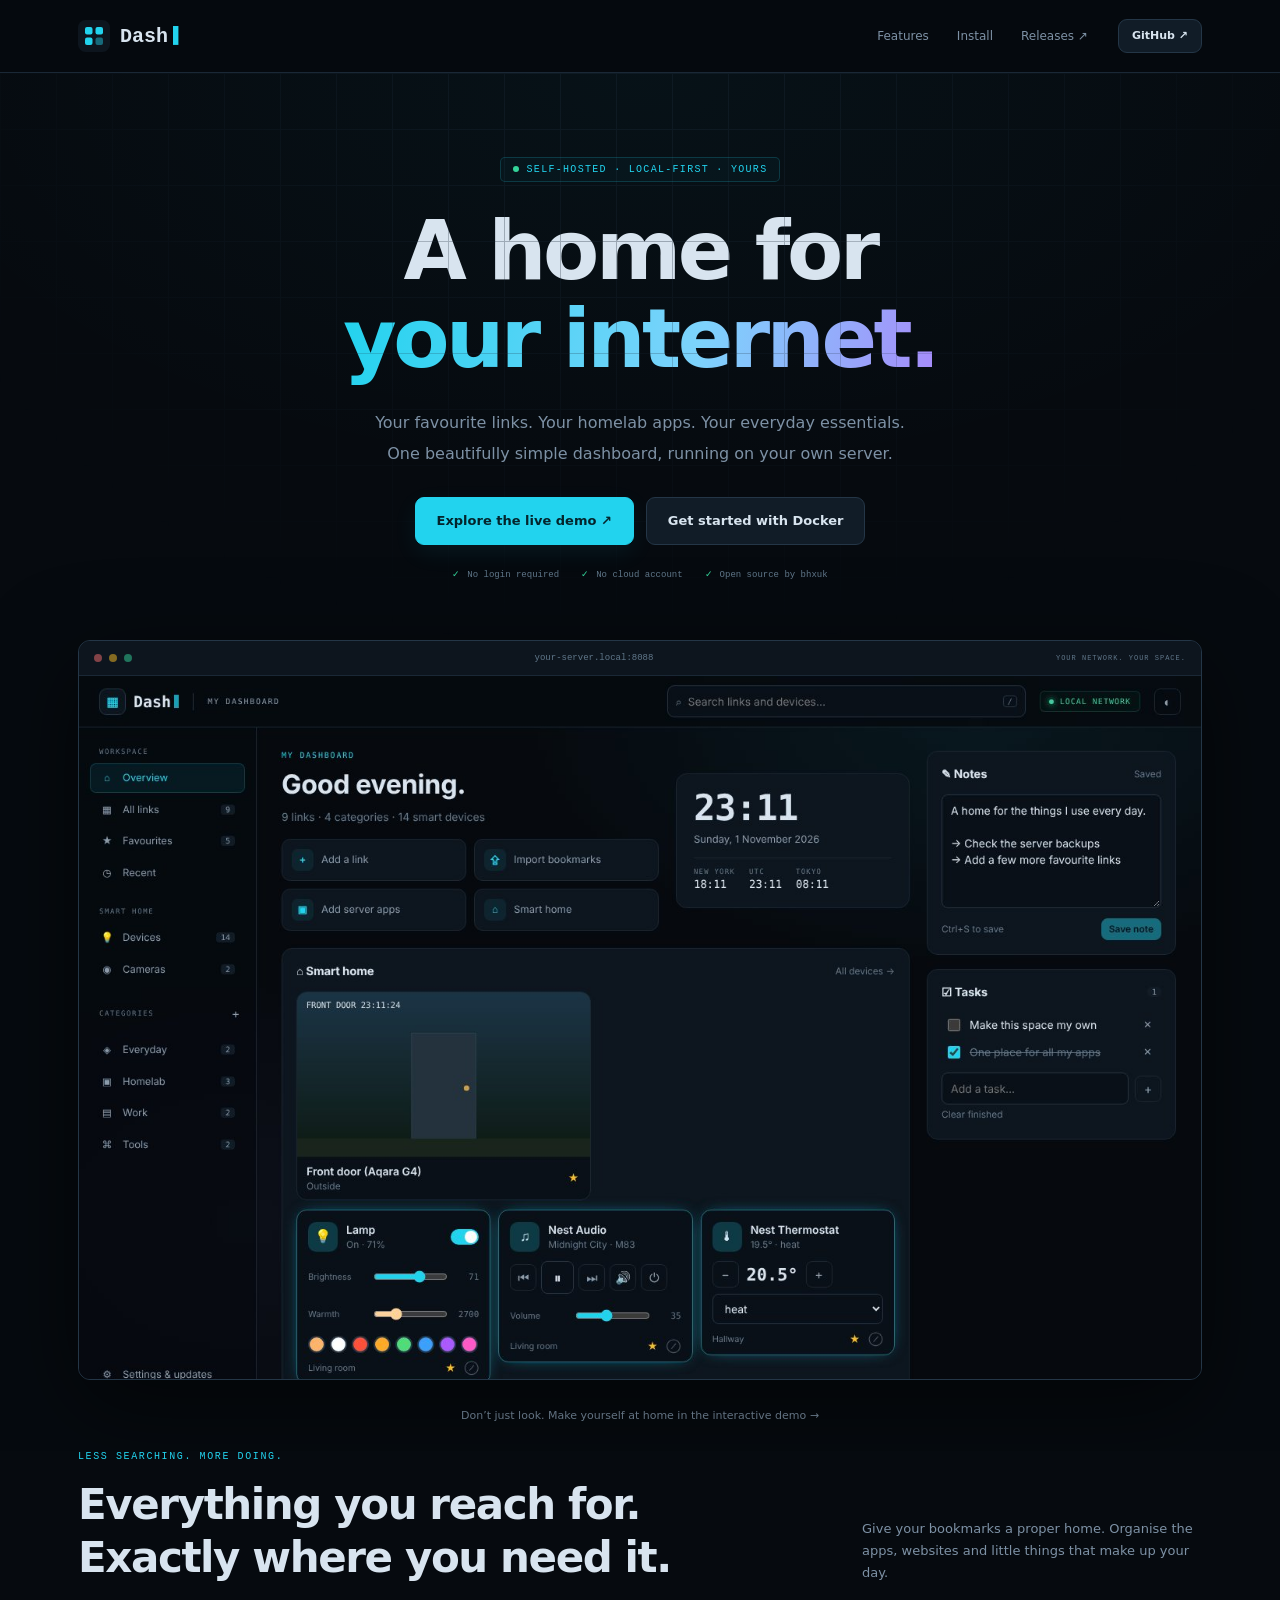
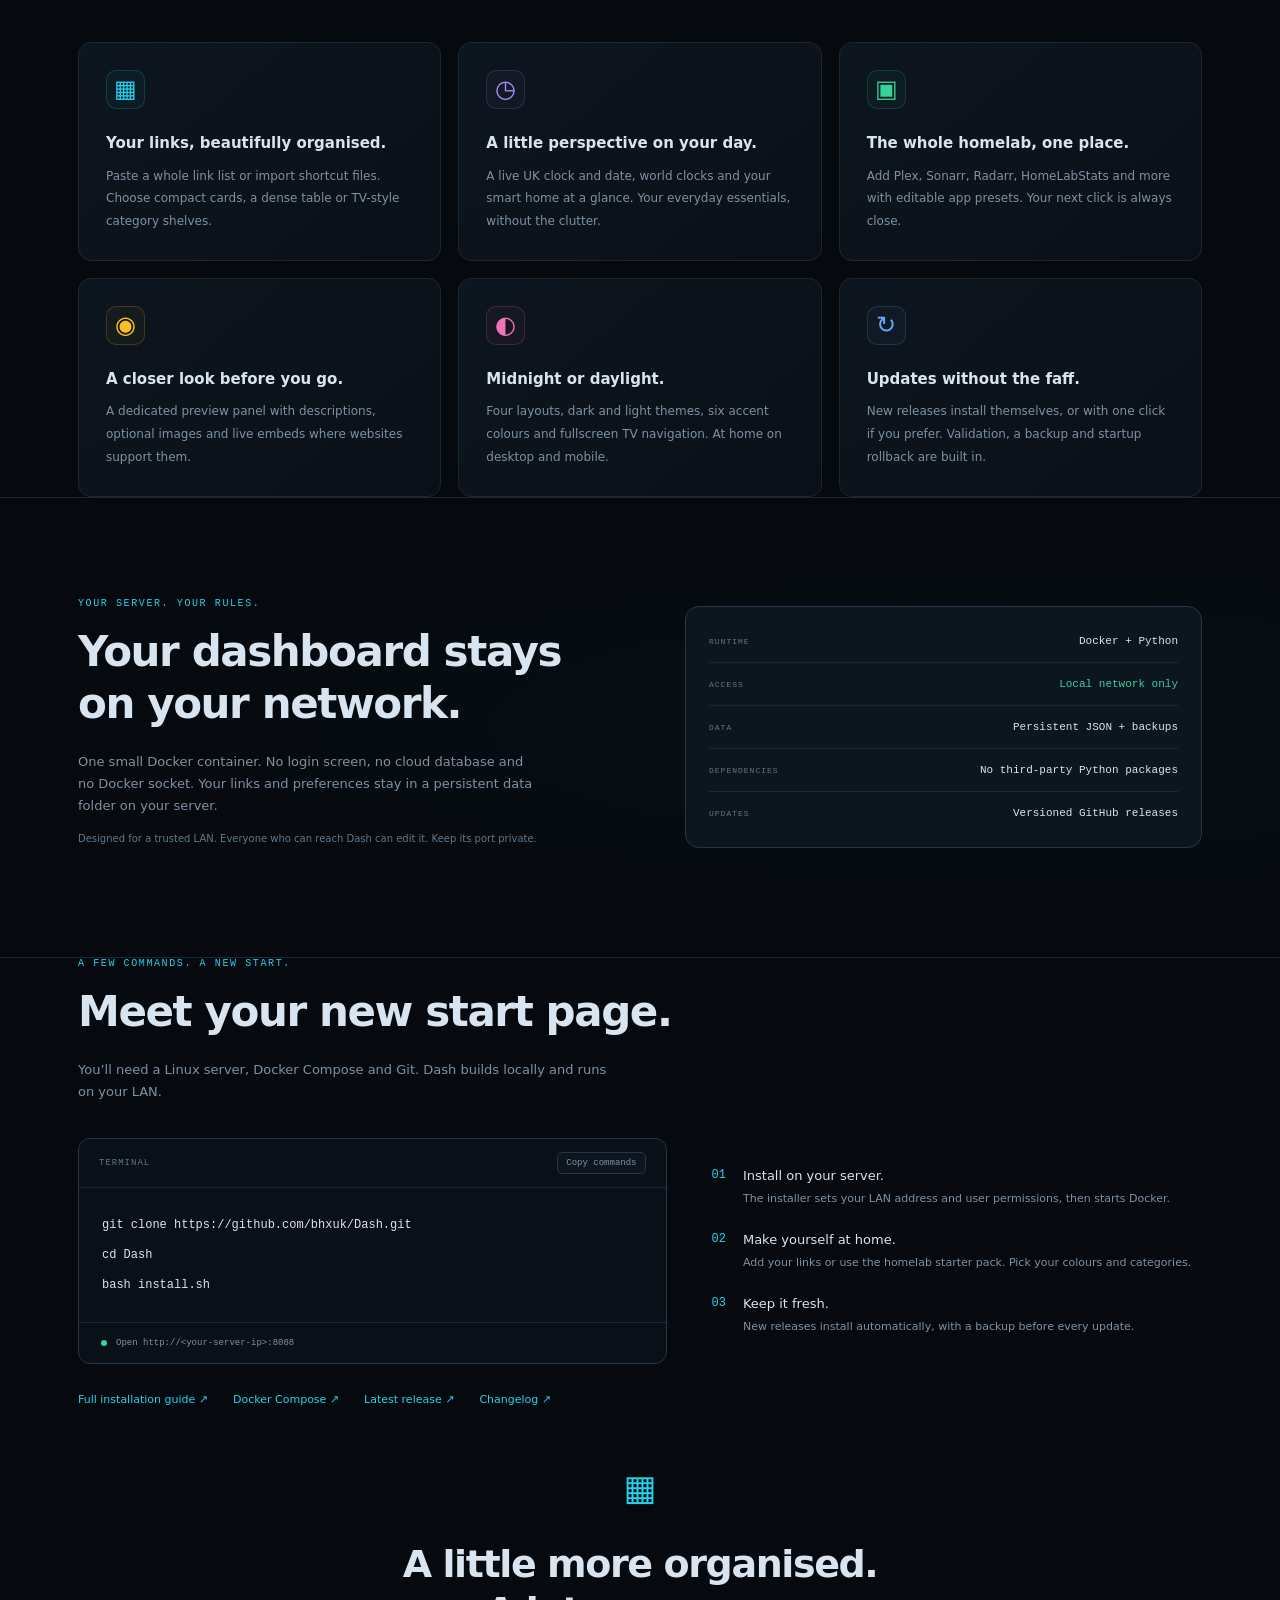
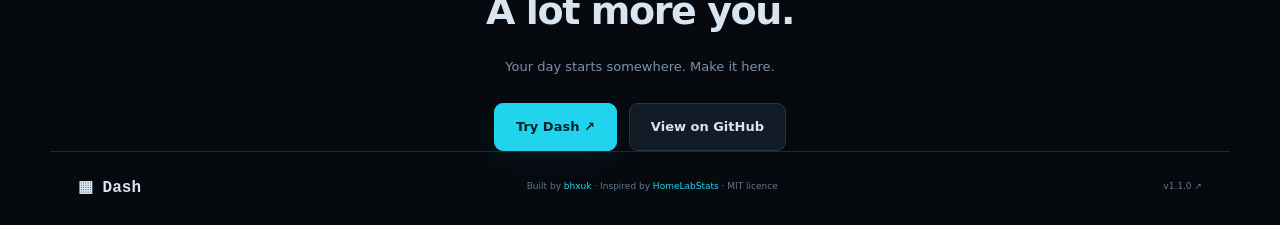
==== commit 4893fd59: "Release Dash v2.2.0: full-width overview, status chips and room cards - Remove the Tasks panel; over" ====
--- a/docs/index.html
+++ b/docs/index.html
@@ -1,7 +1,7 @@
 <!doctype html><html lang="en"><head><meta charset="utf-8"><meta name="viewport" content="width=device-width,initial-scale=1"><meta name="theme-color" content="#060a0f"><meta name="description" content="Dash by bhxuk: a modern personal dashboard for your local network. Your links, apps, clocks and everyday essentials, running in Docker."><meta property="og:title" content="Dash · Your everyday launchpad"><meta property="og:description" content="Your favourite links, homelab apps and everyday essentials in one modern Docker dashboard."><meta property="og:image" content="https://bhxuk.github.io/Dash/img/dashboard.jpg"><title>Dash · Your everyday launchpad</title><link rel="icon" href="icon.svg"><link rel="stylesheet" href="landing.css"><script defer src="landing.js"></script></head><body>
 <nav><div class="wrap nav"><a class="logo" href="#"><img src="icon.svg" width="32" height="32" alt="">Dash<span>▌</span></a><div class="navlinks"><a href="#features">Features</a><a href="#install">Install</a><a href="https://github.com/bhxuk/Dash/releases">Releases ↗</a></div><a class="button small" href="https://github.com/bhxuk/Dash">GitHub ↗</a></div></nav>
 <header class="hero"><div class="grid-bg"></div><div class="wrap"><div class="eyebrow"><i></i> SELF-HOSTED · LOCAL-FIRST · YOURS</div><h1>A home for<br><span>your internet.</span></h1><p class="lede">Your favourite links. Your homelab apps. Your everyday essentials.<br>One beautifully simple dashboard, running on your own server.</p><div class="cta"><a class="button primary" href="demo/">Explore the live demo ↗</a><a class="button" href="#install">Get started with Docker</a></div><div class="meta"><span>No login required</span><span>No cloud account</span><span>Open source by bhxuk</span></div><div class="window"><div class="windowbar"><i></i><i></i><i></i><span>your-server.local:8088</span><b>YOUR NETWORK. YOUR SPACE.</b></div><a href="demo/" aria-label="Explore the interactive Dash demo"><img src="img/dashboard.jpg" alt="Dash dashboard with sidebar categories, a UK clock, app shortcuts and a link preview panel" width="1348" height="925"></a></div><a class="under-demo" href="demo/">Don’t just look. Make yourself at home in the interactive demo →</a></div></header>
-<main><section class="wrap" id="features"><div class="kicker">LESS SEARCHING. MORE DOING.</div><div class="section-intro"><h2>Everything you reach for.<br>Exactly where you need it.</h2><p>Give your bookmarks a proper home. Organise the apps, websites and little things that make up your day.</p></div><div class="features"><article><span class="feature-icon">▦</span><h3>Your links, beautifully organised.</h3><p>Paste a whole link list or import shortcut files. Choose compact cards, a dense table or TV-style category shelves.</p></article><article><span class="feature-icon violet">◷</span><h3>A little perspective on your day.</h3><p>A live UK clock and date, world clocks and a task list. Your everyday essentials, without the clutter.</p></article><article><span class="feature-icon mint">▣</span><h3>The whole homelab, one place.</h3><p>Add Plex, Sonarr, Radarr, HomeLabStats and more with editable app presets. Your next click is always close.</p></article><article><span class="feature-icon amber">◉</span><h3>A closer look before you go.</h3><p>A dedicated preview panel with descriptions, optional images and live embeds where websites support them.</p></article><article><span class="feature-icon pink">◐</span><h3>Midnight or daylight.</h3><p>Four layouts, dark and light themes, six accent colours and fullscreen TV navigation. At home on desktop and mobile.</p></article><article><span class="feature-icon blue">↻</span><h3>Updates without the faff.</h3><p>New releases install themselves, or with one click if you prefer. Validation, a backup and startup rollback are built in.</p></article></div></section>
+<main><section class="wrap" id="features"><div class="kicker">LESS SEARCHING. MORE DOING.</div><div class="section-intro"><h2>Everything you reach for.<br>Exactly where you need it.</h2><p>Give your bookmarks a proper home. Organise the apps, websites and little things that make up your day.</p></div><div class="features"><article><span class="feature-icon">▦</span><h3>Your links, beautifully organised.</h3><p>Paste a whole link list or import shortcut files. Choose compact cards, a dense table or TV-style category shelves.</p></article><article><span class="feature-icon violet">◷</span><h3>A little perspective on your day.</h3><p>A live UK clock and date, world clocks and your smart home at a glance. Your everyday essentials, without the clutter.</p></article><article><span class="feature-icon mint">▣</span><h3>The whole homelab, one place.</h3><p>Add Plex, Sonarr, Radarr, HomeLabStats and more with editable app presets. Your next click is always close.</p></article><article><span class="feature-icon amber">◉</span><h3>A closer look before you go.</h3><p>A dedicated preview panel with descriptions, optional images and live embeds where websites support them.</p></article><article><span class="feature-icon pink">◐</span><h3>Midnight or daylight.</h3><p>Four layouts, dark and light themes, six accent colours and fullscreen TV navigation. At home on desktop and mobile.</p></article><article><span class="feature-icon blue">↻</span><h3>Updates without the faff.</h3><p>New releases install themselves, or with one click if you prefer. Validation, a backup and startup rollback are built in.</p></article></div></section>
 <section class="local-section"><div class="wrap local-grid"><div><div class="kicker">YOUR SERVER. YOUR RULES.</div><h2>Your dashboard stays<br>on your network.</h2><p>One small Docker container. No login screen, no cloud database and no Docker socket. Your links and preferences stay in a persistent data folder on your server.</p><p class="smallprint">Designed for a trusted LAN. Everyone who can reach Dash can edit it. Keep its port private.</p></div><div class="local-card"><div><span>RUNTIME</span><b>Docker + Python</b></div><div><span>ACCESS</span><b class="mint-text">Local network only</b></div><div><span>DATA</span><b>Persistent JSON + backups</b></div><div><span>DEPENDENCIES</span><b>No third-party Python packages</b></div><div><span>UPDATES</span><b>Versioned GitHub releases</b></div></div></div></section>
 <section class="wrap" id="install"><div class="kicker">A FEW COMMANDS. A NEW START.</div><h2>Meet your new start page.</h2><p class="section-sub">You’ll need a Linux server, Docker Compose and Git. Dash builds locally and runs on your LAN.</p><div class="install-grid"><div class="terminal"><div class="terminal-head"><span>TERMINAL</span><button id="copyInstall">Copy commands</button></div><pre id="installCommands">git clone https://github.com/bhxuk/Dash.git
 cd Dash
